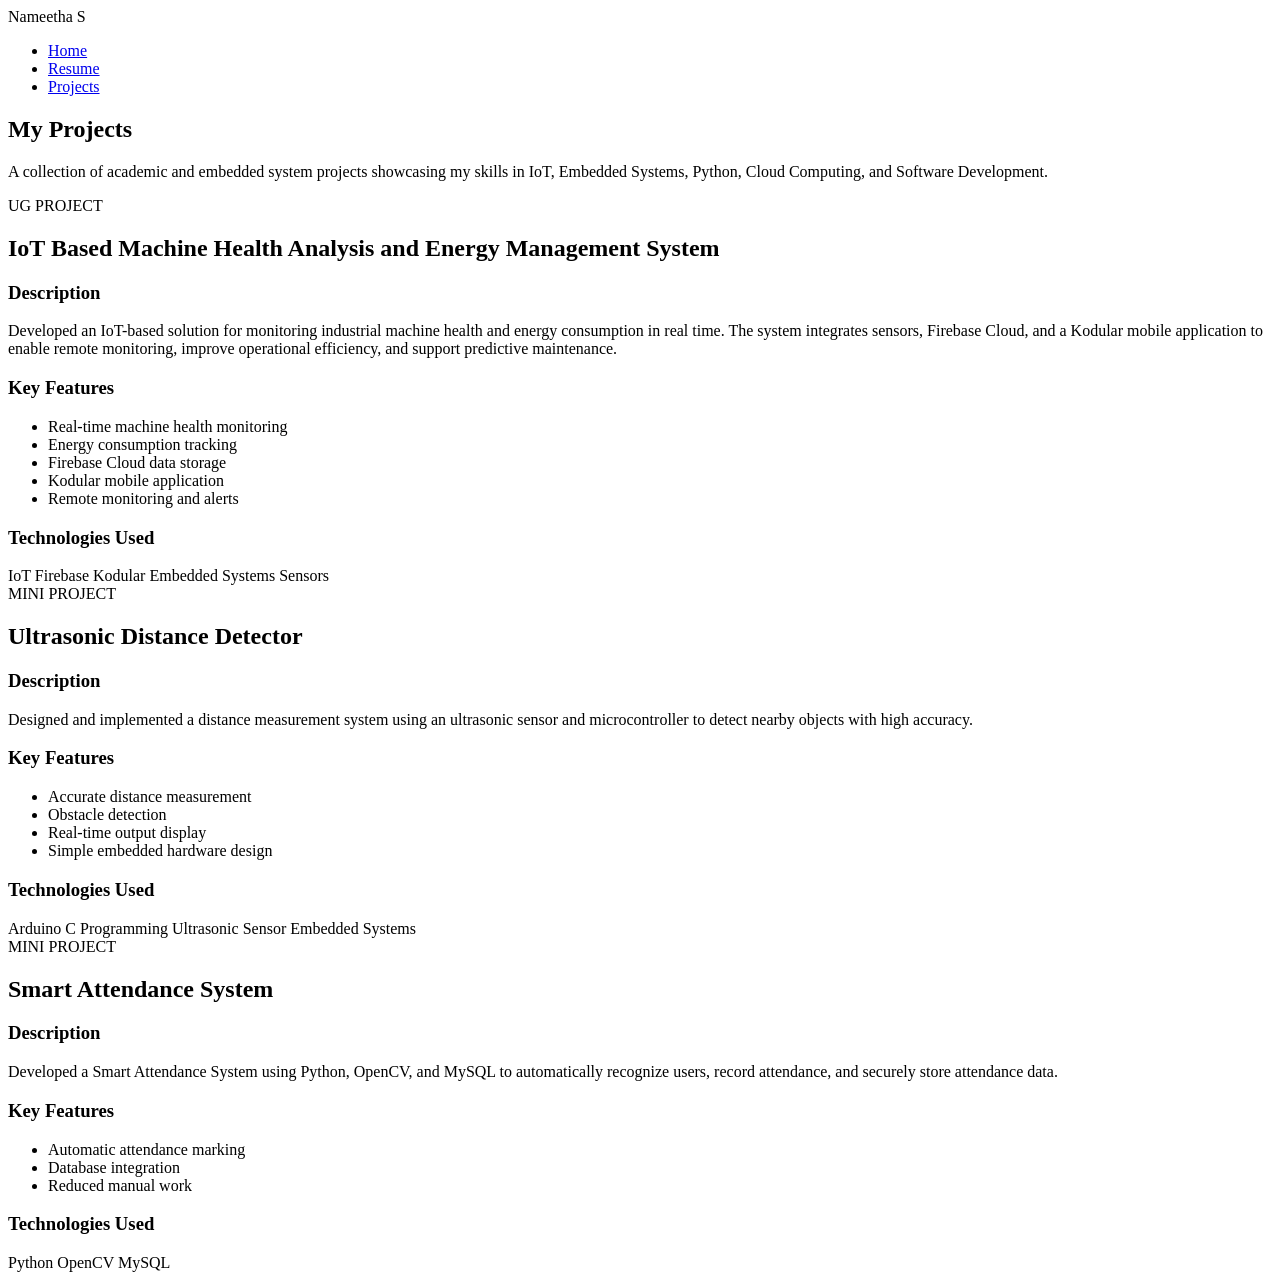
==== project.html @ 2b744c3f "Add files via upload" ====
<!DOCTYPE html>
<html lang="en">

<head>

<meta charset="UTF-8">

<meta name="viewport" content="width=device-width, initial-scale=1.0">

<title>Projects | Nameetha S</title>

<link rel="stylesheet" href="css/project.css">

<link href="https://fonts.googleapis.com/css2?family=Poppins:wght@300;400;500;600;700&display=swap" rel="stylesheet">

</head>

<body>

<header>

<nav>

<div class="logo">

Nameetha S

</div>

<ul>

<li><a href="index.html">Home</a></li>

<li><a href="resume.html">Resume</a></li>

<li><a href="project.html">Projects</a></li>

</ul>

</nav>

</header>

<section class="projects">

<h1>My Projects</h1>

<p class="subtitle">
A collection of academic and embedded system projects showcasing my skills in IoT, Embedded Systems, Python, Cloud Computing, and Software Development.
</p>

<!-- UG PROJECT -->

<div class="project-card">

<div class="project-type">UG PROJECT</div>

<h2>IoT Based Machine Health Analysis and Energy Management System</h2>

<h3>Description</h3>

<p>
Developed an IoT-based solution for monitoring industrial machine health and energy consumption in real time. The system integrates sensors, Firebase Cloud, and a Kodular mobile application to enable remote monitoring, improve operational efficiency, and support predictive maintenance.
</p>

<h3>Key Features</h3>

<ul>
<li>Real-time machine health monitoring</li>
<li>Energy consumption tracking</li>
<li>Firebase Cloud data storage</li>
<li>Kodular mobile application</li>
<li>Remote monitoring and alerts</li>
</ul>

<h3>Technologies Used</h3>

<div class="skills">
<span>IoT</span>
<span>Firebase</span>
<span>Kodular</span>
<span>Embedded Systems</span>
<span>Sensors</span>
</div>

</div>

<!-- MINI PROJECT 1 -->

<div class="project-card">

<div class="project-type">MINI PROJECT</div>

<h2>Ultrasonic Distance Detector</h2>

<h3>Description</h3>

<p>
Designed and implemented a distance measurement system using an ultrasonic sensor and microcontroller to detect nearby objects with high accuracy.
</p>

<h3>Key Features</h3>

<ul>
<li>Accurate distance measurement</li>
<li>Obstacle detection</li>
<li>Real-time output display</li>
<li>Simple embedded hardware design</li>
</ul>

<h3>Technologies Used</h3>

<div class="skills">
<span>Arduino</span>
<span>C Programming</span>
<span>Ultrasonic Sensor</span>
<span>Embedded Systems</span>
</div>

</div>

<!-- MINI PROJECT 2 -->

<div class="project-card">

<div class="project-type">MINI PROJECT</div>

<h2>Smart Attendance System</h2>

<h3>Description</h3>

<p>
Developed a Smart Attendance System using Python, OpenCV, and MySQL to automatically recognize users, record attendance, and securely store attendance data.
</p>

<h3>Key Features</h3>

<ul>
<li>Automatic attendance marking</li>

<li>Database integration</li>
<li>Reduced manual work</li>
</ul>

<h3>Technologies Used</h3>

<div class="skills">
<span>Python</span>
<span>OpenCV</span>
<span>MySQL</span>

</div>

</div>

</section>

</body>

</html>
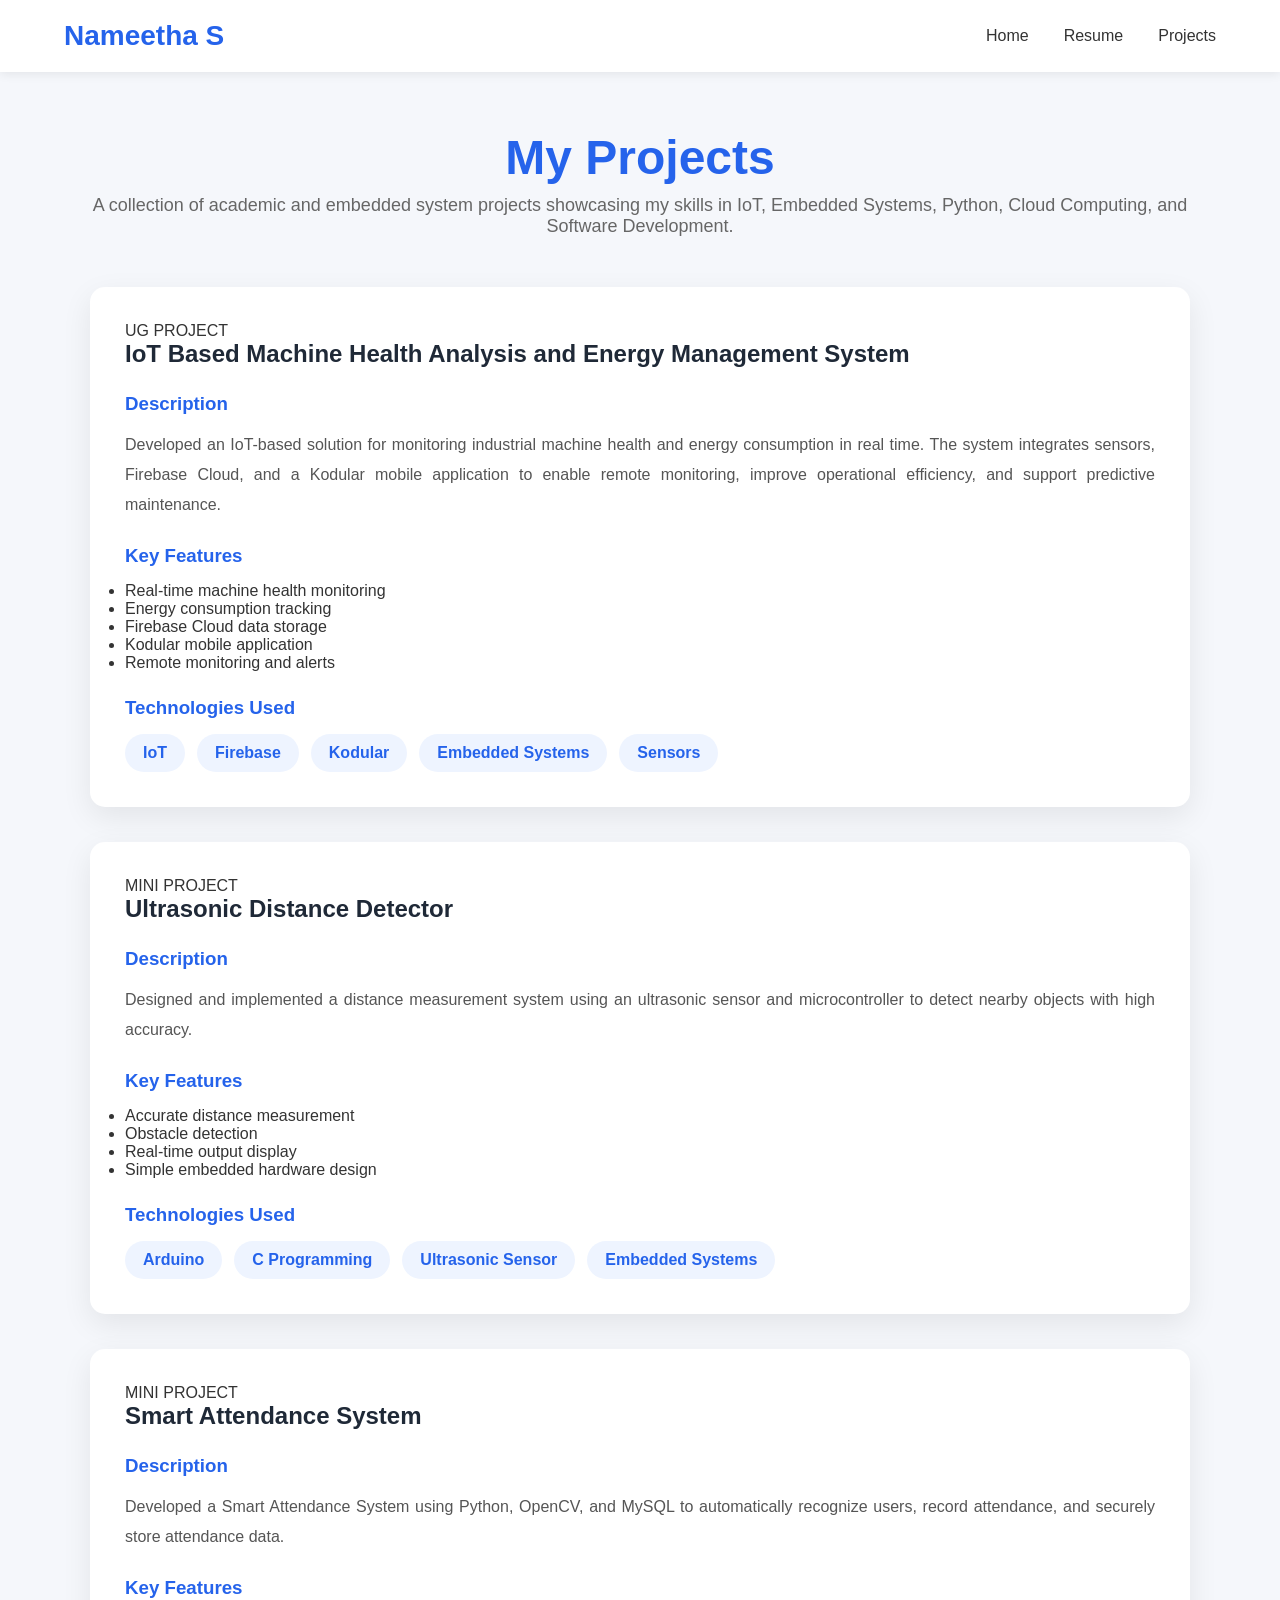
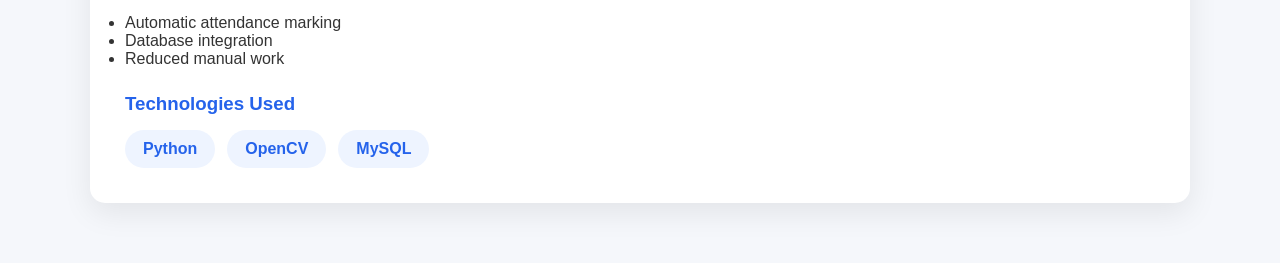
==== commit 6d962d76: "Update project.html" ====
--- a/project.html
+++ b/project.html
@@ -9,7 +9,7 @@
 
 <title>Projects | Nameetha S</title>
 
-<link rel="stylesheet" href="css/project.css">
+<link rel="stylesheet" href="project.css">
 
 <link href="https://fonts.googleapis.com/css2?family=Poppins:wght@300;400;500;600;700&display=swap" rel="stylesheet">
 
@@ -157,4 +157,4 @@
 
 </body>
 
-</html>+</html>
--- a/project.css
+++ b/project.css
@@ -0,0 +1,241 @@
+/* ==========================
+   GLOBAL STYLES
+========================== */
+
+*{
+    margin:0;
+    padding:0;
+    box-sizing:border-box;
+    font-family:'Poppins',sans-serif;
+}
+
+body{
+    background:#f5f7fb;
+    color:#333;
+}
+
+/* ==========================
+   NAVIGATION
+========================== */
+
+header{
+    width:100%;
+    position:fixed;
+    top:0;
+    left:0;
+    background:#fff;
+    box-shadow:0 2px 10px rgba(0,0,0,0.08);
+    z-index:1000;
+}
+
+nav{
+    width:90%;
+    margin:auto;
+    display:flex;
+    justify-content:space-between;
+    align-items:center;
+    padding:20px 0;
+}
+
+.logo{
+    font-size:28px;
+    font-weight:700;
+    color:#2563eb;
+}
+
+nav ul{
+    display:flex;
+    list-style:none;
+}
+
+nav ul li{
+    margin-left:35px;
+}
+
+nav ul li a{
+    text-decoration:none;
+    color:#333;
+    font-weight:500;
+    transition:.3s;
+}
+
+nav ul li a:hover{
+    color:#2563eb;
+}
+
+/* ==========================
+   PROJECT SECTION
+========================== */
+
+.projects{
+
+    width:90%;
+    max-width:1100px;
+    margin:130px auto 60px;
+
+}
+
+.projects h1{
+
+    text-align:center;
+    font-size:48px;
+    color:#2563eb;
+    margin-bottom:10px;
+
+}
+
+.subtitle{
+
+    text-align:center;
+    color:#666;
+    margin-bottom:50px;
+    font-size:18px;
+
+}
+
+/* ==========================
+   PROJECT CARD
+========================== */
+
+.project-card{
+
+    background:#fff;
+    border-radius:15px;
+    padding:35px;
+    margin-bottom:35px;
+    box-shadow:0 10px 30px rgba(0,0,0,.08);
+    transition:.3s;
+
+}
+
+.project-card:hover{
+
+    transform:translateY(-8px);
+
+}
+
+.tag{
+
+    display:inline-block;
+    background:#2563eb;
+    color:#fff;
+    padding:8px 18px;
+    border-radius:30px;
+    font-size:14px;
+    font-weight:600;
+    margin-bottom:20px;
+
+}
+
+.project-card h2{
+
+    color:#1f2937;
+    margin-bottom:20px;
+
+}
+
+.project-card p{
+
+    line-height:30px;
+    color:#555;
+    text-align:justify;
+
+}
+
+.project-card h3{
+
+    margin-top:25px;
+    margin-bottom:15px;
+    color:#2563eb;
+
+}
+
+/* ==========================
+   SKILL TAGS
+========================== */
+
+.skills{
+
+    display:flex;
+    flex-wrap:wrap;
+    gap:12px;
+
+}
+
+.skills span{
+
+    background:#eef4ff;
+    color:#2563eb;
+    padding:10px 18px;
+    border-radius:25px;
+    font-weight:600;
+
+}
+
+/* ==========================
+   BUTTON
+========================== */
+
+.project-btn{
+
+    display:inline-block;
+    margin-top:25px;
+    padding:12px 28px;
+    background:#2563eb;
+    color:white;
+    text-decoration:none;
+    border-radius:8px;
+    font-weight:600;
+    transition:.3s;
+
+}
+
+.project-btn:hover{
+
+    background:#1d4ed8;
+
+}
+
+/* ==========================
+   RESPONSIVE
+========================== */
+
+@media(max-width:768px){
+
+nav{
+
+    flex-direction:column;
+
+}
+
+nav ul{
+
+    margin-top:15px;
+
+}
+
+nav ul li{
+
+    margin:0 12px;
+
+}
+
+.projects h1{
+
+    font-size:35px;
+
+}
+
+.project-card{
+
+    padding:25px;
+
+}
+
+.skills{
+
+    gap:10px;
+
+}
+
+}
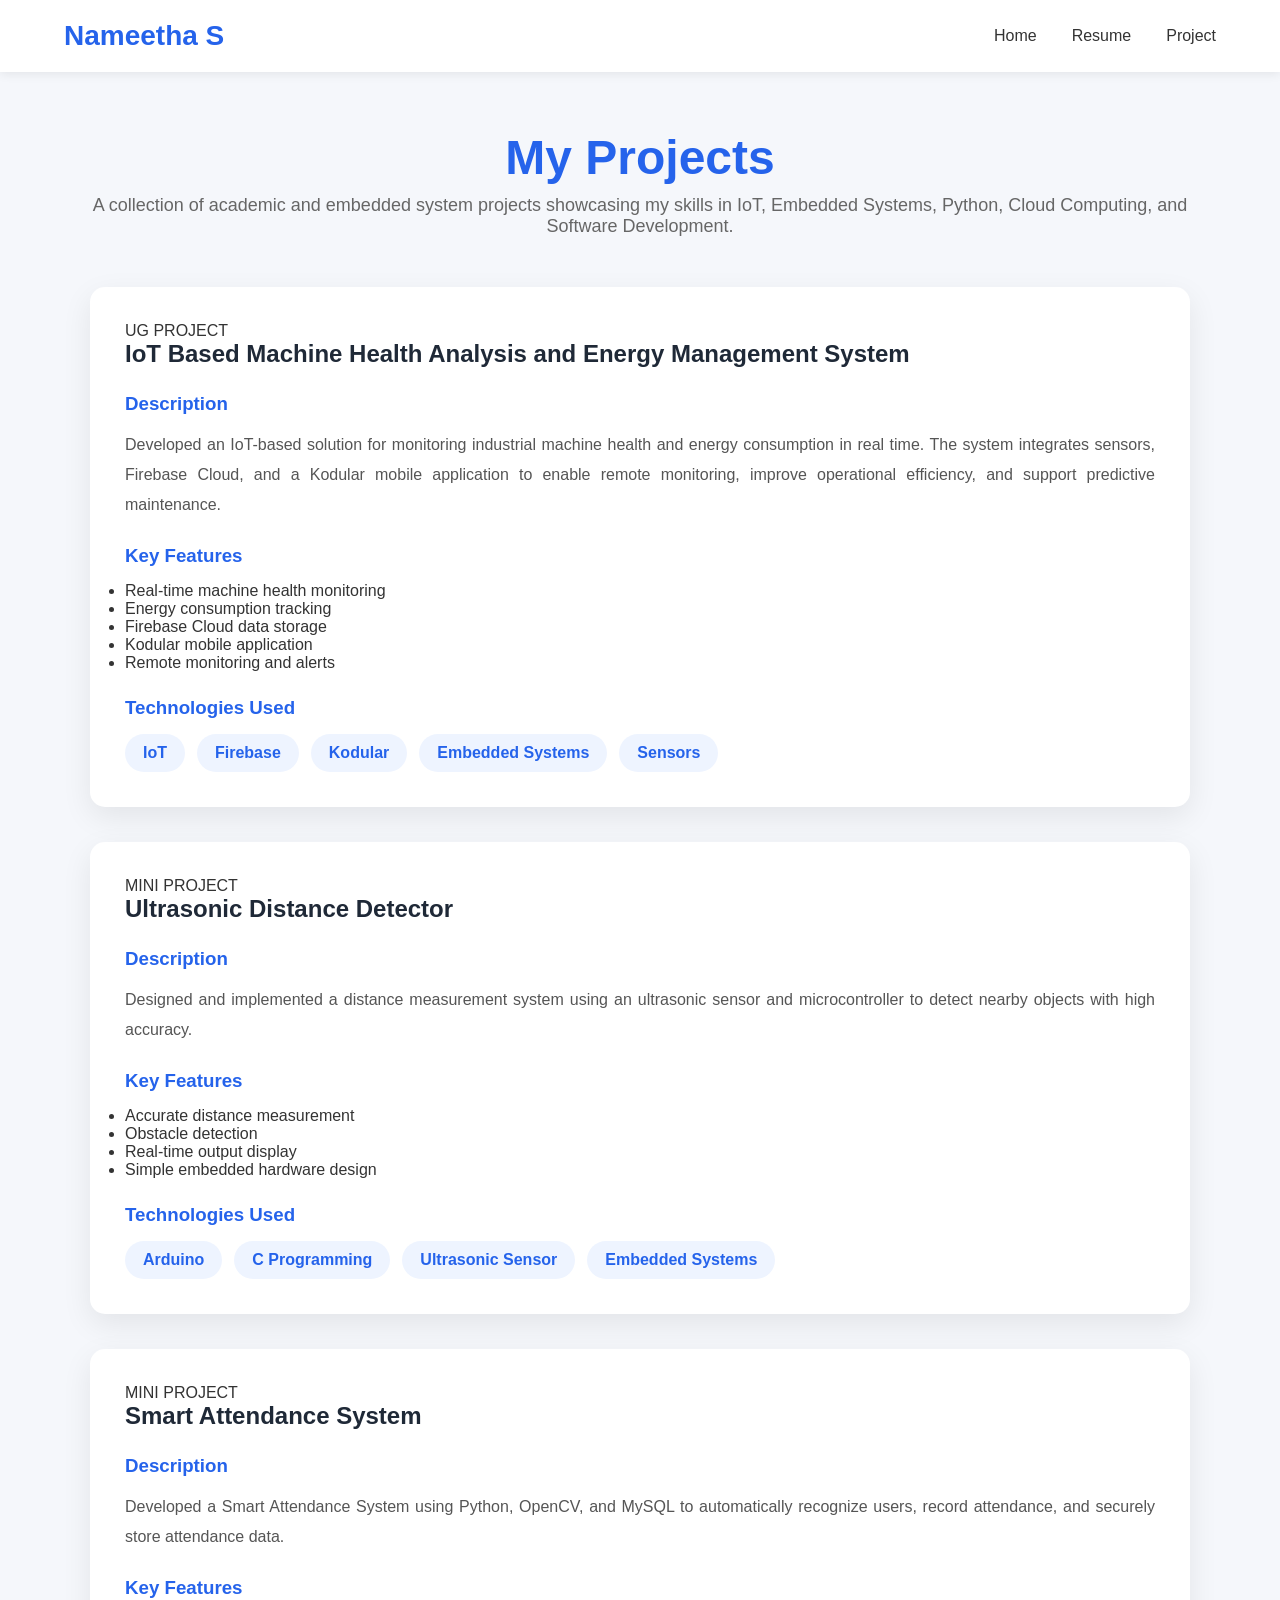
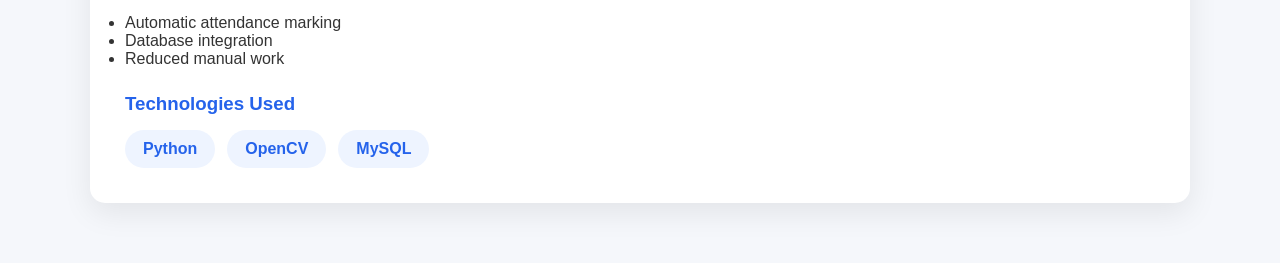
==== commit 5556e419: "Update project.html" ====
--- a/project.html
+++ b/project.html
@@ -9,7 +9,7 @@
 
 <title>Projects | Nameetha S</title>
 
-<link rel="stylesheet" href="project.css">
+<link rel="stylesheet" href="./project.css">
 
 <link href="https://fonts.googleapis.com/css2?family=Poppins:wght@300;400;500;600;700&display=swap" rel="stylesheet">
 
@@ -33,7 +33,7 @@
 
 <li><a href="resume.html">Resume</a></li>
 
-<li><a href="project.html">Projects</a></li>
+<li><a href="project.html">Project</a></li>
 
 </ul>
 
